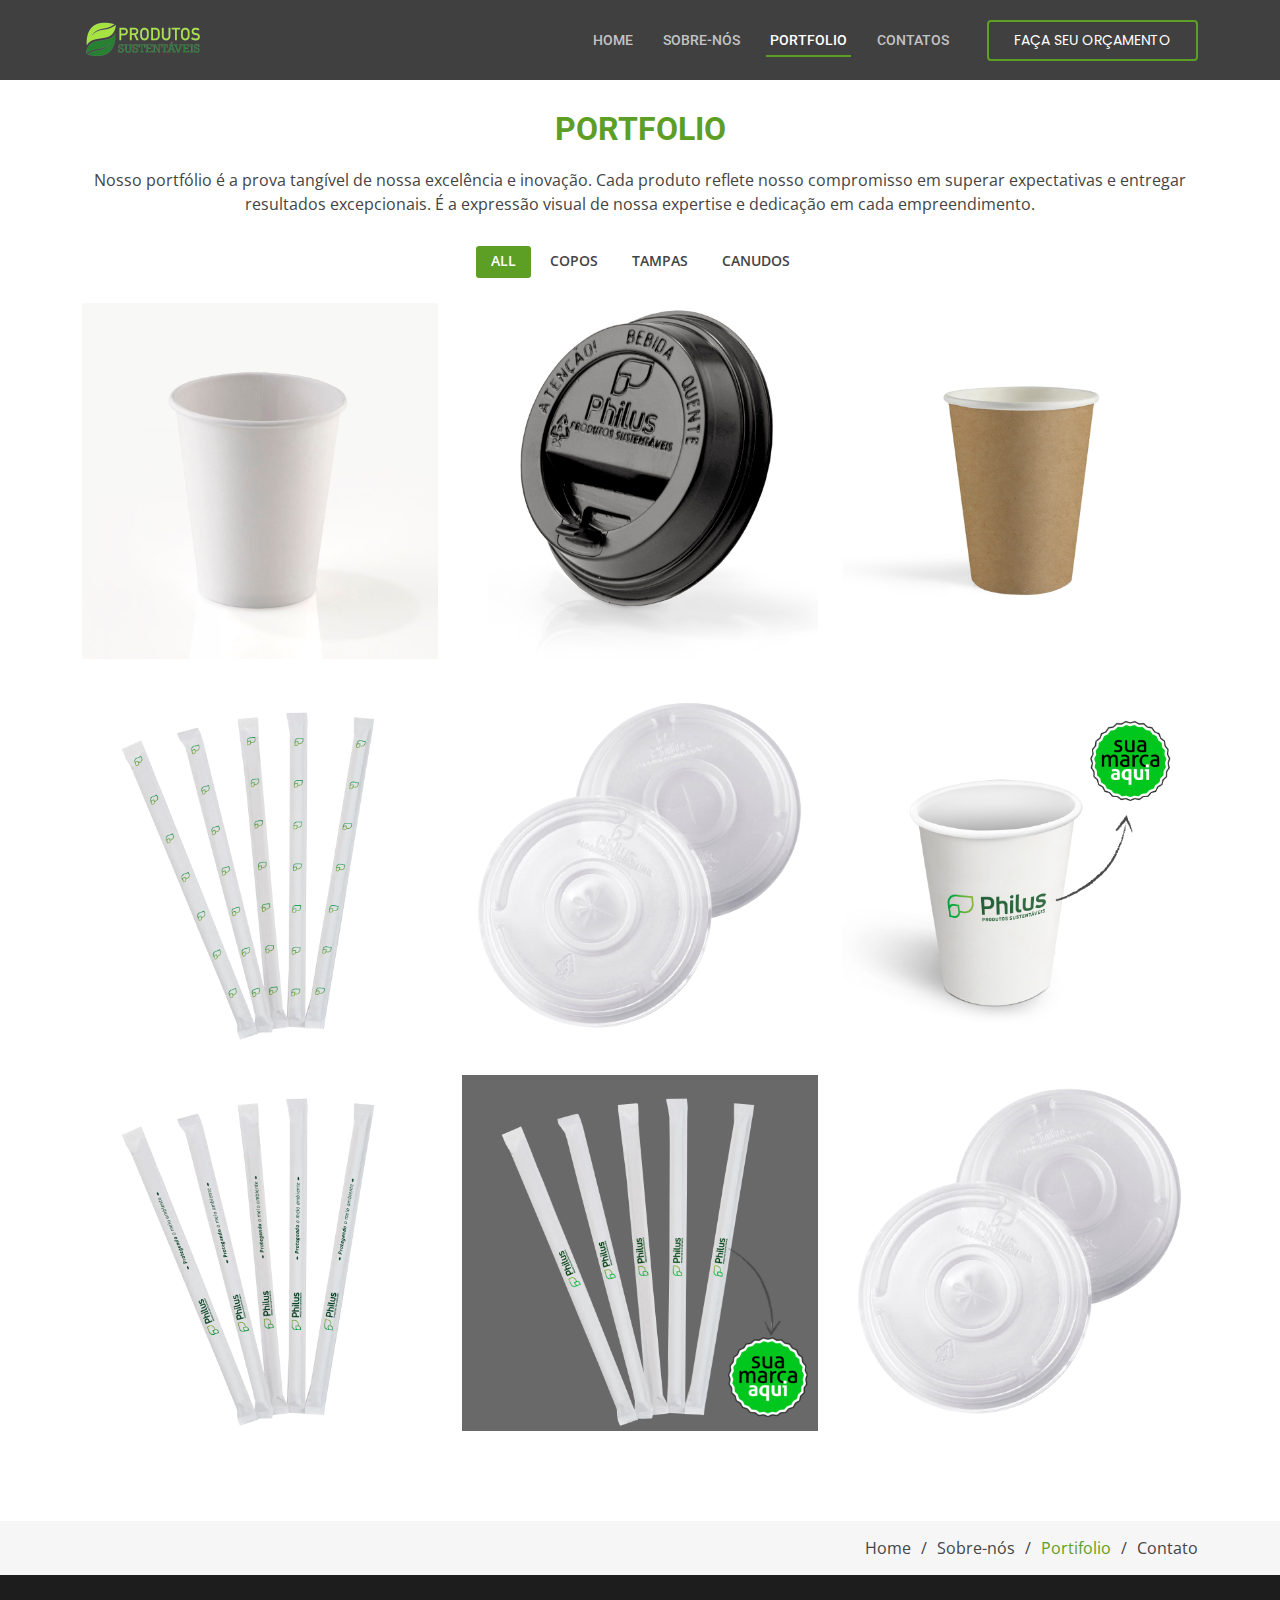
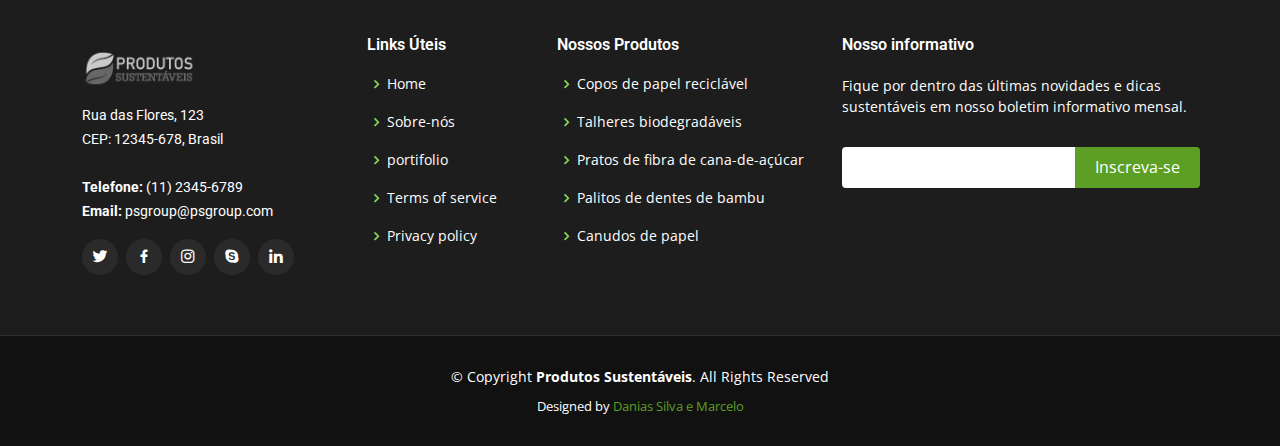
==== portifolio.html @ f40808a7 "Instalação do Template e Configurações" ====
<!DOCTYPE html>
<html lang="pt-br">

<head>
  <meta charset="utf-8">
  <meta content="width=device-width, initial-scale=1.0" name="viewport">

  <title>Produtos Sustentáveis</title>
  <meta content="" name="description">
  <meta content="" name="keywords">

  <!-- Google Fonts -->
  <link href="https://fonts.googleapis.com/css?family=Open+Sans:300,300i,400,400i,600,600i,700,700i|Roboto:300,300i,400,400i,500,500i,600,600i,700,700i|Poppins:300,300i,400,400i,500,500i,600,600i,700,700i" rel="stylesheet">

  <!-- Vendor CSS Files -->
  <link href="assets/vendor/animate.css/animate.min.css" rel="stylesheet">
  <link href="assets/vendor/bootstrap/css/bootstrap.min.css" rel="stylesheet">
  <link href="assets/vendor/bootstrap-icons/bootstrap-icons.css" rel="stylesheet">
  <link href="assets/vendor/boxicons/css/boxicons.min.css" rel="stylesheet">
  <link href="assets/vendor/glightbox/css/glightbox.min.css" rel="stylesheet">
  <link href="assets/vendor/swiper/swiper-bundle.min.css" rel="stylesheet">

  <!-- Template Main CSS File -->
  <link href="assets/css/style.css" rel="stylesheet">

</head>

<body>

  <!-- ======= Header ======= -->
  <header id="header" class="d-flex align-items-center">
    <div class="container d-flex align-items-center justify-content-between">

      <a href="index.html" class="logo"><img src="assets/img/logo.png" alt="" class="img-fluid"></a>

      <nav id="navbar" class="navbar">
        <ul>
          <li><a class="nav-link scrollto" href="index.html">Home</a></li>
          <li><a class="nav-link scrollto" href="sobre-nos.html">Sobre-nós</a></li>
          <li><a class="nav-link scrollto active" href="portifolio.html">Portfolio</a></li>
          <li><a class="nav-link scrollto" href="contatos.html">Contatos</a></li>
          <li><a class="getstarted scrollto" href="index.html">Faça seu Orçamento</a></li>
        </ul>
        <i class="bi bi-list mobile-nav-toggle"></i>
      </nav><!-- .navbar -->

    </div>
  </header><!-- End Header -->

  <main id="main">
  
    <!-- ======= Portfolio Section ======= -->
    <section id="portfolio" class="portfolio">
      <div class="container">

        <div class="section-title">
          <h2>Portfolio</h2>
          <p>Nosso portfólio é a prova tangível de nossa excelência e inovação. Cada produto reflete nosso compromisso em superar expectativas e entregar resultados excepcionais. É a expressão visual de nossa expertise e dedicação em cada empreendimento.</p>
        </div>

        <div class="row">
          <div class="col-lg-12 d-flex justify-content-center">
            <ul id="portfolio-flters">
              <li data-filter="*" class="filter-active">All</li>
              <li data-filter=".filter-copos">Copos</li>
              <li data-filter=".filter-tampas">Tampas</li>
              <li data-filter=".filter-canudos">Canudos</li>
            </ul>
          </div>
        </div>

        <div class="row portfolio-container">

          <div class="col-lg-4 col-md-6 portfolio-item filter-copos">
            <div class="portfolio-wrap">
              <img src="assets/img/portfolio/copo-1.jpg" class="img-fluid bg-white" alt="">
              <div class="portfolio-info">
                <h4>Copo de Papel</h4>
                <p>Copo BIO 100ml</p>
                <div class="portfolio-links">
                  <a href="assets/img/portfolio/copo-1.jpg" data-gallery="portfolioGallery" class="portfolio-lightbox" title="Copo BIO 100ml"><i class="bx bx-plus"></i></a>
                </div>
              </div>
            </div>
          </div>

          <div class="col-lg-4 col-md-6 portfolio-item filter-tampas">
            <div class="portfolio-wrap">
              <img src="assets/img/portfolio/tampa-1.jpg" class="img-fluid bg-white" alt="">
              <div class="portfolio-info">
                <h4>Tampas</h4>
                <p>Tampa Plástica Preta</p>
                <div class="portfolio-links">
                  <a href="assets/img/portfolio/tampa-1.jpg" data-gallery="portfolioGallery" class="portfolio-lightbox" title="Tampa Plástica preta"><i class="bx bx-plus"></i></a>
                </div>
              </div>
            </div>
          </div>

          <div class="col-lg-4 col-md-6 portfolio-item filter-copos">
            <div class="portfolio-wrap">
              <img src="assets/img/portfolio/copo-2.png" class="img-fluid bg-white" alt="">
              <div class="portfolio-info">
                <h4>Copo de Papel</h4>
                <p>Copo papel Kraft 100ml</p>
                <div class="portfolio-links">
                  <a href="assets/img/portfolio/copo-2.png" data-gallery="portfolioGallery" class="portfolio-lightbox" title="Copo papel Kraft"><i class="bx bx-plus"></i></a>
                </div>
              </div>
            </div>
          </div>

          <div class="col-lg-4 col-md-6 portfolio-item filter-canudos">
            <div class="portfolio-wrap">
              <img src="assets/img/portfolio/canudo-1.png" class="img-fluid bg-white" alt="">
              <div class="portfolio-info">
                <h4>Canudos</h4>
                <p>Canudos biodegradáveis</p>
                <div class="portfolio-links">
                  <a href="assets/img/portfolio/canudo-1.png" data-gallery="portfolioGallery" class="portfolio-lightbox" title="Card 2"><i class="bx bx-plus"></i></a>
                </div>
              </div>
            </div>
          </div>

          <div class="col-lg-4 col-md-6 portfolio-item filter-tampas">
            <div class="portfolio-wrap">
              <img src="assets/img/portfolio/tampa-2.png" class="img-fluid bg-white" alt="">
              <div class="portfolio-info">
                <h4>Tampa Plástica</h4>
                <p>Tampa Plástica Branca</p>
                <div class="portfolio-links">
                  <a href="assets/img/portfolio/tampa-2.png" data-gallery="portfolioGallery" class="portfolio-lightbox" title="Tampa Plástica Branca"><i class="bx bx-plus"></i></a>
                </div>
              </div>
            </div>
          </div>

          <div class="col-lg-4 col-md-6 portfolio-item filter-copos">
            <div class="portfolio-wrap">
              <img src="assets/img/portfolio/copo-3.png" class="img-fluid bg-white" alt="">
              <div class="portfolio-info">
                <h4>Copo de Papel</h4>
                <p>Copo de Papel Personalizável</p>
                <div class="portfolio-links">
                  <a href="assets/img/portfolio/copo-3.png" data-gallery="portfolioGallery" class="portfolio-lightbox" title="Copo de Papel Personalizável"><i class="bx bx-plus"></i></a>
                </div>
              </div>
            </div>
          </div>

          <div class="col-lg-4 col-md-6 portfolio-item filter-canudos">
            <div class="portfolio-wrap">
              <img src="assets/img/portfolio/canudo-2.png" class="img-fluid bg-white" alt="">
              <div class="portfolio-info">
                <h4>Canudos</h4>
                <p>Canudos biodegradáveis</p>
                <div class="portfolio-links">
                  <a href="assets/img/portfolio/canudo-2.png" data-gallery="portfolioGallery" class="portfolio-lightbox" title="Canudos biodegradáveis"><i class="bx bx-plus"></i></a>
                </div>
              </div>
            </div>
          </div>

          <div class="col-lg-4 col-md-6 portfolio-item filter-canudos">
            <div class="portfolio-wrap">
              <img src="assets/img/portfolio/canudo-3.png" class="img-fluid" alt="">
              <div class="portfolio-info">
                <h4>Canudos</h4>
                <p>Canudos Personalizáveis</p> 
                <div class="portfolio-links">
                  <a href="assets/img/portfolio/canudo-3.png" data-gallery="portfolioGallery" class="portfolio-lightbox" title="Canudos Personalizáveis"><i class="bx bx-plus"></i></a>
                </div>
              </div>
            </div>
          </div>

          <div class="col-lg-4 col-md-6 portfolio-item filter-tampas">
            <div class="portfolio-wrap">
              <img src="assets/img/portfolio/tampa-3.png" class="img-fluid bg-white" alt="">
              <div class="portfolio-info">
                <h4>Tampa Plástica</h4>
                <p>Tampa Plástica Translúcida</p>
                <div class="portfolio-links">
                  <a href="assets/img/portfolio/tampa-3.png" data-gallery="portfolioGallery" class="portfolio-lightbox" title="Tampa Plástica Translúcida"><i class="bx bx-plus"></i></a>
                </div>
              </div>
            </div>
          </div>

        </div>

      </div>
    </section><!-- End Portfolio Section -->

  <!-- ======= Breadcrumbs ======= -->
  <section class="breadcrumbs">
    <div class="container">

      <div class="d-flex justify-content-between align-items-center">
        <h2></h2>
        <ol>
          <li>Home</a></li>
          <li>Sobre-nós</li>
          <li><a href="portifolio.html">Portifolio</a></li>
          <li>Contato</li>
        </ol>
      </div>

    </div>
  </section><!-- End Breadcrumbs -->

  </main><!-- End #main -->

<!-- ======= Footer ======= -->
<footer id="footer">
  <div class="footer-top">
    <div class="container">
      <div class="row">

        <div class="col-lg-3 col-md-6">
          <div class="footer-info">
            <a href="index.html" class="clients"><img src="assets/img/logo.png" alt="" class="img-fluid"></a>
            <p>
              Rua das Flores, 123<br>
              CEP: 12345-678, Brasil<br><br>
              <strong>Telefone:</strong> (11) 2345-6789<br>
              <strong>Email:</strong> psgroup@psgroup.com<br>
            </p>
            <div class="social-links mt-3">
              <a href="#" class="twitter"><i class="bx bxl-twitter"></i></a>
              <a href="#" class="facebook"><i class="bx bxl-facebook"></i></a>
              <a href="#" class="instagram"><i class="bx bxl-instagram"></i></a>
              <a href="#" class="google-plus"><i class="bx bxl-skype"></i></a>
              <a href="#" class="linkedin"><i class="bx bxl-linkedin"></i></a>
            </div>
          </div>
        </div>

        <div class="col-lg-2 col-md-6 footer-links">
          <h4>Links Úteis</h4>
          <ul>
            <li><i class="bx bx-chevron-right"></i> <a href="index.html">Home</a></li>
            <li><i class="bx bx-chevron-right"></i> <a href="sobre-nos.html">Sobre-nós</a></li>
            <li><i class="bx bx-chevron-right"></i> <a href="#">portifolio</a></li>
            <li><i class="bx bx-chevron-right"></i> <a href="#">Terms of service</a></li>
            <li><i class="bx bx-chevron-right"></i> <a href="#">Privacy policy</a></li>
          </ul>
        </div>

        <div class="col-lg-3 col-md-6 footer-links">
          <h4>Nossos Produtos</h4>
          <ul>
            <li><i class="bx bx-chevron-right"></i> <a href="#">Copos de papel reciclável</a></li>
            <li><i class="bx bx-chevron-right"></i> <a href="#">Talheres biodegradáveis</a></li>
            <li><i class="bx bx-chevron-right"></i> <a href="#">Pratos de fibra de cana-de-açúcar</a></li>
            <li><i class="bx bx-chevron-right"></i> <a href="#">Palitos de dentes de bambu</a></li>
            <li><i class="bx bx-chevron-right"></i> <a href="#">Canudos de papel</a></li>
          </ul>
        </div>

        <div class="col-lg-4 col-md-6 footer-newsletter">
          <h4>Nosso informativo</h4>
          <p>Fique por dentro das últimas novidades e dicas sustentáveis em nosso boletim informativo mensal.</p>
          <form action="" method="post">
            <input type="email" name="email"><input type="submit" value="Inscreva-se">
          </form>

        </div>

      </div>
    </div>
  </div>

  <div class="container">
    <div class="copyright">
      &copy; Copyright <strong><span>Produtos Sustentáveis</span></strong>. All Rights Reserved
    </div>
    <div class="credits">
      Designed by <a href="#">Danias Silva e Marcelo</a>
    </div>
  </div>
</footer><!-- End Footer -->

  <a href="#" class="back-to-top d-flex align-items-center justify-content-center"><i class="bi bi-arrow-up-short"></i></a>

  <!-- Vendor JS Files -->
  <script src="assets/vendor/purecounter/purecounter_vanilla.js"></script>
  <script src="assets/vendor/bootstrap/js/bootstrap.bundle.min.js"></script>
  <script src="assets/vendor/glightbox/js/glightbox.min.js"></script>
  <script src="assets/vendor/isotope-layout/isotope.pkgd.min.js"></script>
  <script src="assets/vendor/swiper/swiper-bundle.min.js"></script>
  <script src="assets/vendor/php-email-form/validate.js"></script>

  <!-- Template Main JS File -->
  <script src="assets/js/main.js"></script>

</body>

</html>
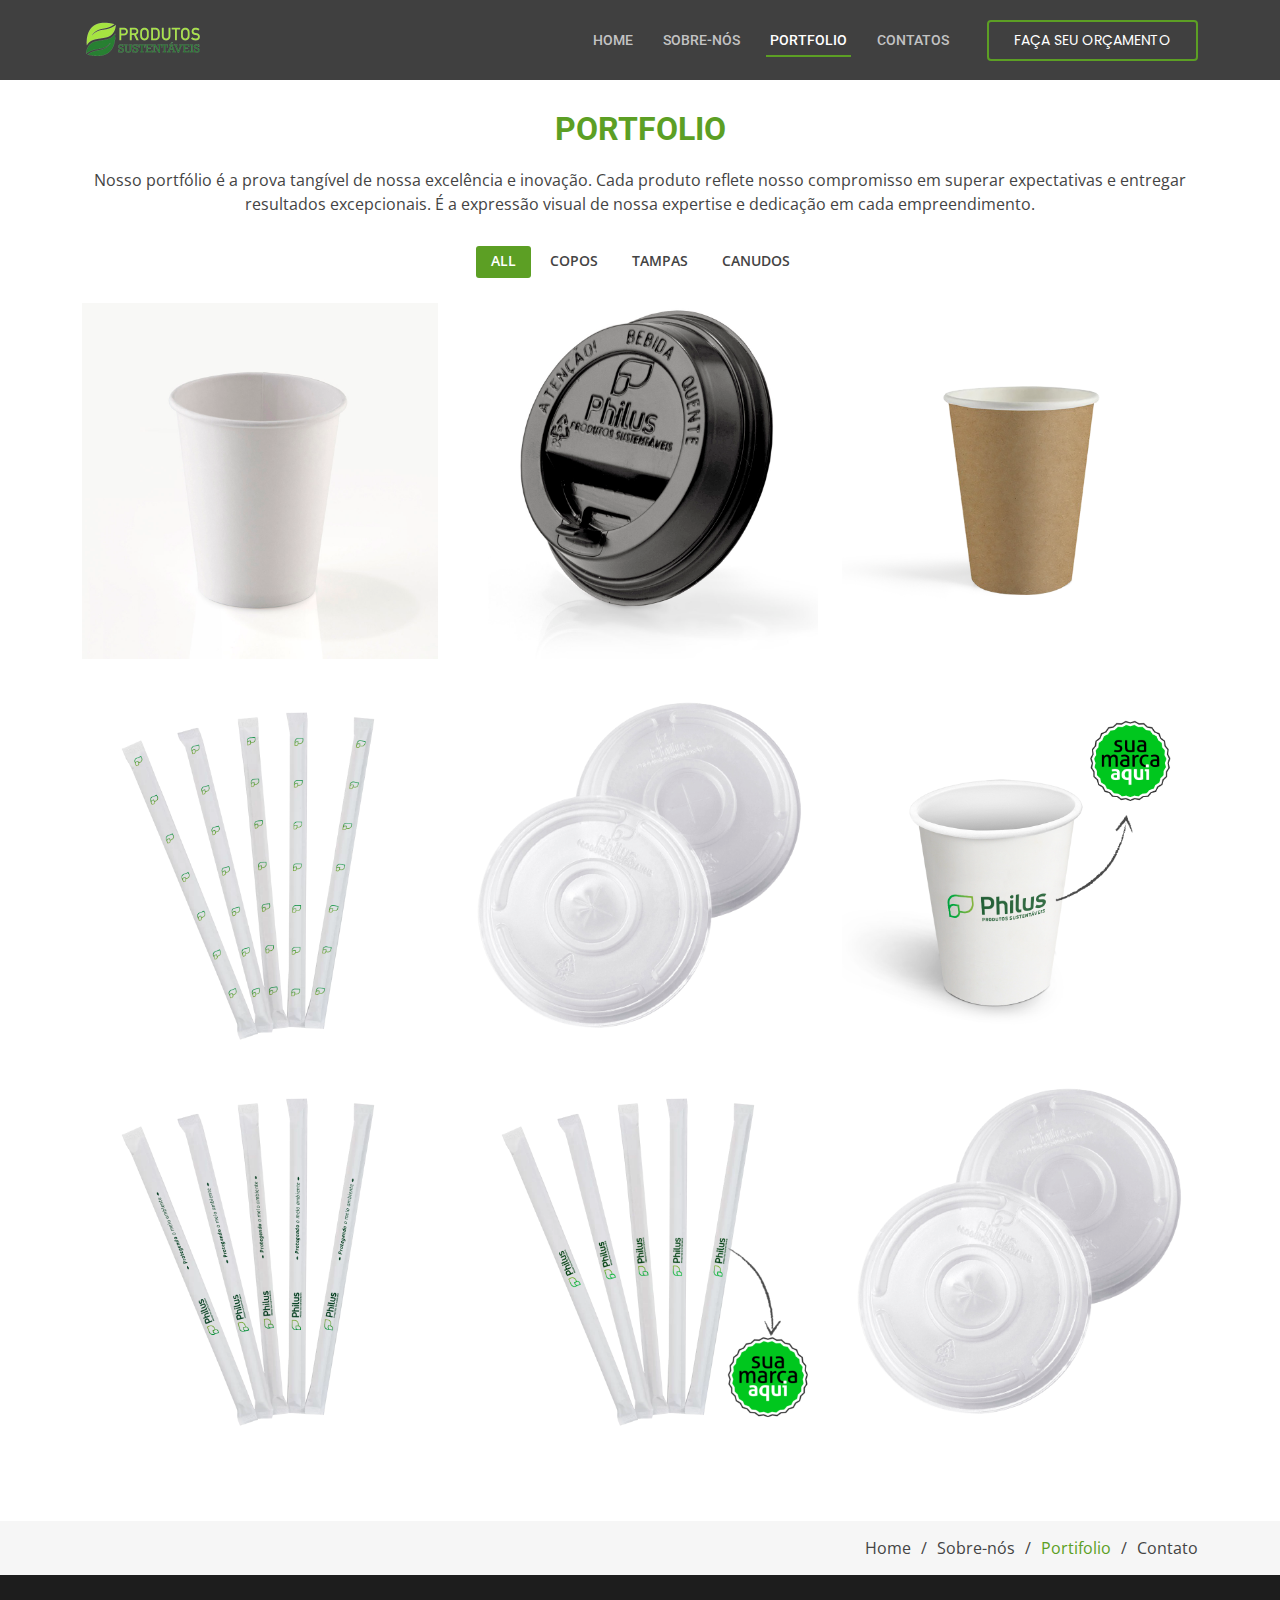
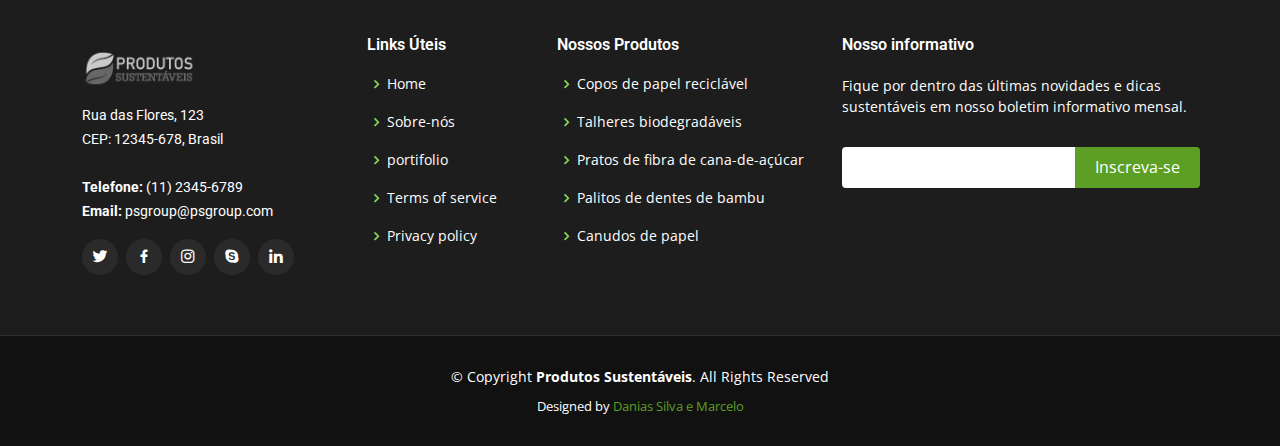
==== commit bfd13481: "Correção Portifolio" ====
--- a/portifolio.html
+++ b/portifolio.html
@@ -164,7 +164,7 @@
 
           <div class="col-lg-4 col-md-6 portfolio-item filter-canudos">
             <div class="portfolio-wrap">
-              <img src="assets/img/portfolio/canudo-3.png" class="img-fluid" alt="">
+              <img src="assets/img/portfolio/canudo-3.png" class="img-fluid bg-white" alt="">
               <div class="portfolio-info">
                 <h4>Canudos</h4>
                 <p>Canudos Personalizáveis</p> 
